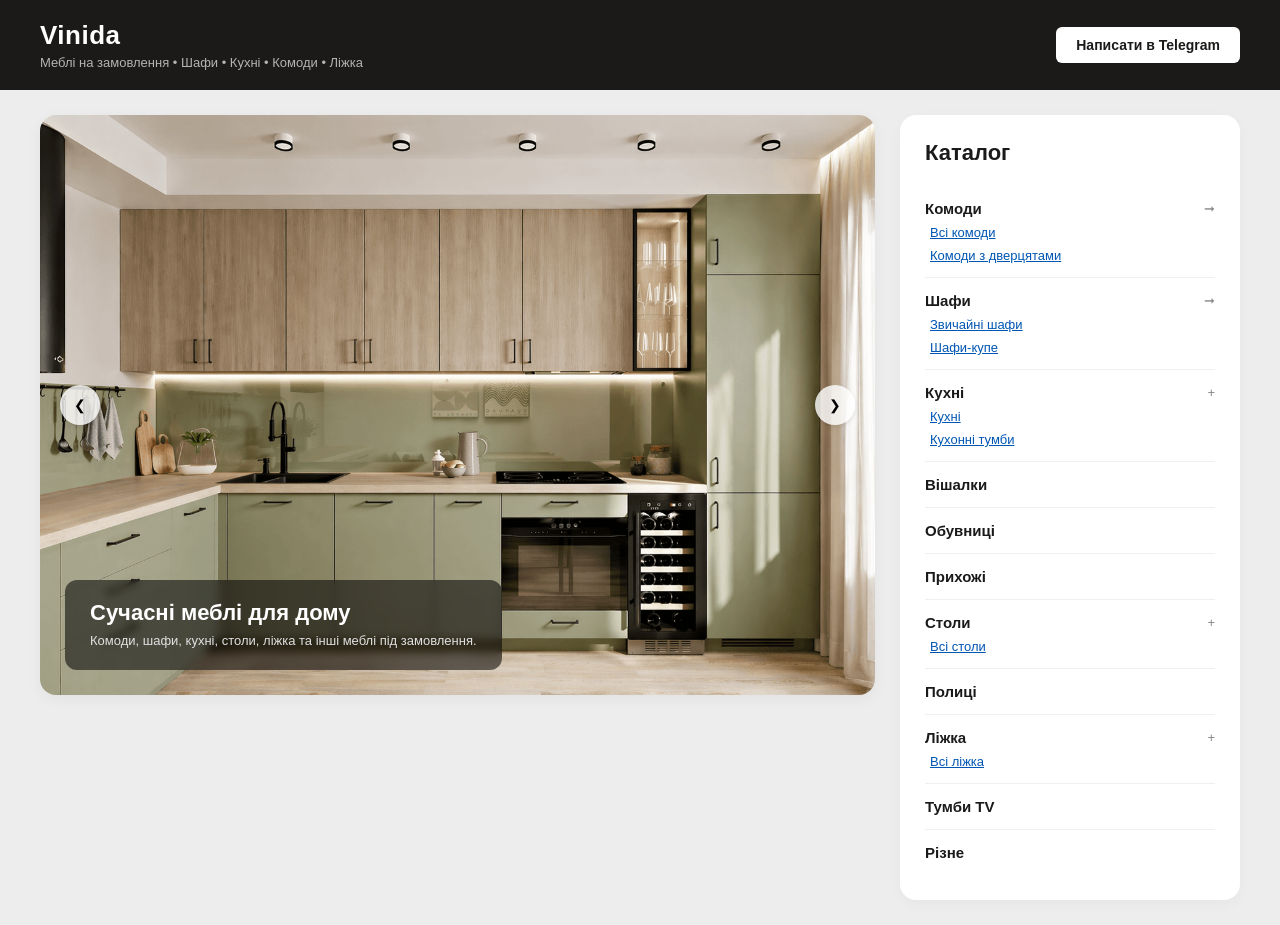
==== index.html @ ba62dec9 "Update hero carousel with new slides and captions" ====
<!DOCTYPE html>
<html lang="uk">
<head>
    <meta charset="UTF-8">
    <meta name="viewport" content="width=device-width, initial-scale=1.0">
    <title>MEBLI Catalog — Головна</title>
    <link rel="stylesheet" href="style.css">
</head>
<body>

    <header class="main-header">
        <div class="header-left">
            <div class="main-logo">Vinida</div>
            <p class="header-subtitle">Меблі на замовлення • Шафи • Кухні • Комоди • Ліжка</p>
        </div>
        <a href="https://t.me/your_telegram" target="_blank" class="tg-btn">Написати в Telegram</a>
    </header>

    <main class="home-container">
        
        <section class="hero-carousel">
            <div class="carousel-track">
                
                <div class="slide active" style="background-image: url('karysel/Kyxha-karysel.png');">
                    <div class="carousel-caption">
                        <h3>Сучасні меблі для дому</h3>
                        <p>Комоди, шафи, кухні, столи, ліжка та інші меблі під замовлення.</p>
                    </div>
                </div>
                
                <div class="slide" style="background-image: url('karysel/Lishko-karysel.png');">
                    <div class="carousel-caption">
                        <h3>Різні кольори та конфігурації</h3>
                        <p>Можливе виготовлення у різних розмірах, кольорах та комплектаціях.</p>
                    </div>
                </div>
                
                <div class="slide" style="background-image: url('karysel/Shafa-karysel.png');">
                    <div class="carousel-caption">
                        <h3>Каталог готових варіантів</h3>
                        <p>Переглядай фото, обирай модель і пиши для уточнення деталей.</p>
                    </div>
                </div>

            </div>
            
            <button class="carousel-btn prev">&#10094;</button>
            <button class="carousel-btn next">&#10095;</button>
        </section>

        <aside class="catalog-sidebar">
            <h2 class="sidebar-title">Каталог</h2>
            
            <div class="vinida-menu">
                <div class="menu-item">
                    <div class="menu-row">
                        <span class="menu-parent">Комоди</span>
                        <span class="menu-arrow">&#10142;</span>
                    </div>
                    <div class="menu-sub">
                        <a href="category.html?type=komody-vsi">Всі комоди</a>
                        <a href="category.html?type=komody-dveri">Комоди з дверцятами</a>
                    </div>
                </div>

                <div class="menu-item">
                    <div class="menu-row">
                        <span class="menu-parent">Шафи</span>
                        <span class="menu-arrow">&#10142;</span>
                    </div>
                    <div class="menu-sub">
                        <a href="category.html?type=shafy-standart">Звичайні шафи</a>
                        <a href="category.html?type=shafy-kupe">Шафи-купе</a>
                    </div>
                </div>

                <div class="menu-item">
                    <div class="menu-row">
                        <span class="menu-parent">Кухні</span>
                        <span class="menu-plus">+</span>
                    </div>
                    <div class="menu-sub">
                        <a href="category.html?type=kuhni-vsi">Кухні</a>
                        <a href="category.html?type=kuhni-tumby">Кухонні тумби</a>
                    </div>
                </div>

                <div class="menu-item"><a href="category.html?type=vishalky" class="menu-single">Вішалки</a></div>
                <div class="menu-item"><a href="category.html?type=obuvnyci" class="menu-single">Обувниці</a></div>
                <div class="menu-item"><a href="category.html?type=pryhozhi" class="menu-single">Прихожі</a></div>
                <div class="menu-item">
                    <div class="menu-row">
                        <span class="menu-parent">Столи</span>
                        <span class="menu-plus">+</span>
                    </div>
                    <div class="menu-sub">
                        <a href="category.html?type=stoly">Всі столи</a>
                    </div>
                </div>
                <div class="menu-item"><a href="category.html?type=polyci" class="menu-single">Полиці</a></div>
                <div class="menu-item">
                    <div class="menu-row">
                        <span class="menu-parent">Ліжка</span>
                        <span class="menu-plus">+</span>
                    </div>
                    <div class="menu-sub">
                        <a href="category.html?type=lizhka">Всі ліжка</a>
                    </div>
                </div>
                <div class="menu-item"><a href="category.html?type=tumby-tv" class="menu-single">Тумби TV</a></div>
                <div class="menu-item"><a href="category.html?type=rizne" class="menu-single">Різне</a></div>
            </div>
        </aside>

    </main>

    <script src="script.js"></script>
</body>
</html>
---- style.css ----
/* ==========================================================================
   ОБНУЛЕННЯ ТА БАЗОВІ НАЛАШТУВАННЯ
   ========================================================================== */
* {
    margin: 0;
    padding: 0;
    box-sizing: border-box;
}

body {
    font-family: -apple-system, BlinkMacSystemFont, "Segoe UI", Roboto, Helvetica, Arial, sans-serif;
    background-color: #ededed; /* Сіруватий фон за межами карток */
    color: #1a1a1a;
}

/* ==========================================================================
   ЧОРНИЙ ХЕДЕР (ЯК НА СКРІНШОТІ)
   ========================================================================== */
.main-header {
    background-color: #1c1a19;
    color: #ffffff;
    padding: 20px 40px;
    display: flex;
    justify-content: space-between;
    align-items: center;
}

.main-logo {
    font-size: 26px;
    font-weight: 700;
    letter-spacing: 0.5px;
}

.header-subtitle {
    font-size: 13px;
    color: #b3b3b3;
    margin-top: 4px;
}

.tg-btn {
    background-color: #ffffff;
    color: #1c1a19;
    text-decoration: none;
    padding: 10px 20px;
    font-weight: 600;
    font-size: 14px;
    border-radius: 6px;
    transition: background 0.2s;
}

.tg-btn:hover {
    background-color: #e5e5e5;
}

/* ==========================================================================
   ГОЛОВНИЙ ДВОКОЛОНКОВИЙ КОНТЕНТ (index.html)
   ========================================================================== */
.home-container {
    display: grid;
    grid-template-columns: 1fr 340px; /* Великий банер та фіксована картка меню */
    gap: 25px;
    padding: 25px 40px;
    max-width: 1440px;
    margin: 0 auto;
    align-items: start;
}

/* ЛІВА ЧАСТИНА: БАНЕР */
.hero-carousel {
    position: relative;
    height: 580px;
    border-radius: 16px;
    overflow: hidden;
    box-shadow: 0 4px 15px rgba(0,0,0,0.05);
}

.carousel-track {
    width: 100%;
    height: 100%;
    position: relative;
}

.slide {
    position: absolute;
    top: 0; left: 0; width: 100%; height: 100%;
    background-size: cover;
    background-position: center;
    opacity: 0;
    transition: opacity 0.6s ease-in-out;
}
.slide.active { opacity: 1; }

/* Кнопки банера */
.carousel-btn {
    position: absolute;
    top: 50%; transform: translateY(-50%);
    background: rgba(255, 255, 255, 0.8);
    color: #000; border: none;
    width: 40px; height: 40px;
    border-radius: 50%; cursor: pointer;
    font-size: 14px; display: flex; align-items: center; justify-content: center;
    box-shadow: 0 2px 5px rgba(0,0,0,0.1);
    z-index: 10;
}
.carousel-btn.prev { left: 20px; }
.carousel-btn.next { right: 20px; }

/* Напівпрозора темна плашка з текстом внизу банера */
.carousel-caption {
    position: absolute;
    bottom: 25px; left: 25px;
    background: rgba(0, 0, 0, 0.55);
    backdrop-filter: blur(4px);
    padding: 20px 25px;
    border-radius: 12px;
    color: #fff;
    max-width: 450px;
    z-index: 5;
}

.carousel-caption h3 {
    font-size: 22px; margin-bottom: 6px; font-weight: 600;
}
.carousel-caption p {
    font-size: 13px; color: #e0e0e0; line-height: 1.4;
}

/* ПРАВА ЧАСТИНА: БІЛА КАРТКА МЕНЮ */
.catalog-sidebar {
    background: #ffffff;
    border-radius: 16px;
    padding: 25px;
    box-shadow: 0 4px 15px rgba(0,0,0,0.03);
}

.sidebar-title {
    font-size: 22px;
    font-weight: 700;
    margin-bottom: 20px;
}

.vinida-menu {
    display: flex;
    flex-direction: column;
}

.menu-item {
    border-bottom: 1px solid #f0f0f0;
    padding: 14px 0;
}
.menu-item:last-child { border: none; }

.menu-row {
    display: flex;
    justify-content: space-between;
    align-items: center;
    cursor: pointer;
}

.menu-parent {
    font-size: 15px;
    font-weight: 600;
}

.menu-arrow, .menu-plus {
    font-size: 13px; color: #888;
}

.menu-sub {
    display: flex;
    flex-direction: column;
    gap: 8px;
    margin-top: 8px;
    padding-left: 5px;
}

.menu-sub a {
    font-size: 13px;
    color: #0056b3; /* Сині посилання підкатегорій */
    text-decoration: underline;
}

.menu-single {
    font-size: 15px;
    font-weight: 600;
    color: #1a1a1a;
    text-decoration: none;
    display: block;
}

/* ==========================================================================
   ВНУТРІШНЯ СТОРІНКА ТОВАРІВ (category.html) — ПРАВИЛЬНИЙ ДВОКОЛОНКОВИЙ ВИГЛЯД
   ========================================================================== */
.category-header {
    background: #fff;
    padding: 20px 40px;
    border-bottom: 1px solid #e0e0e0;
    display: flex;
    align-items: center;
    gap: 20px;
}

.back-btn {
    background: #f0f0f0; color: #333; border: 1px solid #ccc;
    padding: 8px 16px; cursor: pointer; border-radius: 6px; font-weight: 500;
}

.products-list {
    max-width: 1200px;
    margin: 30px auto;
    padding: 0 20px;
    display: flex;
    flex-direction: column;
    gap: 40px;
}

/* Картка товару: Фото зліва, Опис справа в один рядок */
.product-item {
    display: grid;
    grid-template-columns: 450px 1fr; /* Жорстко фіксуємо фото зліва, текст справа */
    gap: 40px;
    background: #ffffff;
    padding: 30px;
    border-radius: 12px;
    box-shadow: 0 4px 12px rgba(0,0,0,0.03);
    align-items: start; /* Текст починається від верху карти, а не падає вниз */
}

.product-img-wrapper {
    width: 100%;
    background-color: #f7f7f7;
    border-radius: 8px;
    overflow: hidden;
    display: flex;
    align-items: center;
    justify-content: center;
}

.product-img-wrapper img {
    width: 100%;
    height: auto;
    max-height: 400px;
    object-fit: contain;
    cursor: zoom-in;
}

/* Блок з інформацією (Текст справа) */
.product-info {
    display: flex;
    flex-direction: column;
    gap: 12px;
}

.product-info h3 {
    font-size: 22px;
    font-weight: 700;
    margin-bottom: 5px;
}

.model-number { color: #000; font-weight: 800; }

.product-info p {
    font-size: 15px;
    color: #2b2b2b;
    line-height: 1.5;
}

/* Виділяємо жирним назви параметрів */
.product-info p strong {
    font-weight: 700;
    color: #000;
    display: inline-block;
    width: 80px; /* Однаковий відступ для параметрів */
}

.product-info .description {
    margin-top: 10px;
    padding-top: 15px;
    border-top: 1px solid #f0f0f0;
    color: #555;
}

/* ==========================================================================
   МОДАЛКА ПЕРЕГЛЯДУ ФОТО (ЛАЙТБОКС)
   ========================================================================== */
.lightbox { position: fixed; z-index: 3000; top: 0; left: 0; width: 100%; height: 100%; background: rgba(0,0,0,0.9); display: none; justify-content: center; align-items: center; }
.lightbox-content { max-width: 90%; max-height: 85%; }
.lightbox img { max-width: 100%; max-height: 100%; object-fit: contain; cursor: zoom-out; }
.close-lightbox { position: absolute; top: 20px; right: 25px; color: #fff; font-size: 45px; cursor: pointer; }
.lightbox-arrow { position: absolute; top: 50%; transform: translateY(-50%); background: none; border: none; color: #fff; font-size: 45px; cursor: pointer; padding: 20px; }
.arrow-left { left: 10px; } .arrow-right { right: 10px; }

/* ==========================================================================
   АДАПТИВНІСТЬ ДЛЯ МОБІЛОК
   ========================================================================== */
@media (max-width: 991px) {
    .home-container { grid-template-columns: 1fr; padding: 15px; gap: 20px; }
    .hero-carousel { height: 350px; }
    .main-header { flex-direction: column; gap: 15px; text-align: center; padding: 20px; }
    .product-item { grid-template-columns: 1fr; gap: 20px; padding: 20px; }
    .lightbox-arrow { display: none; }
}
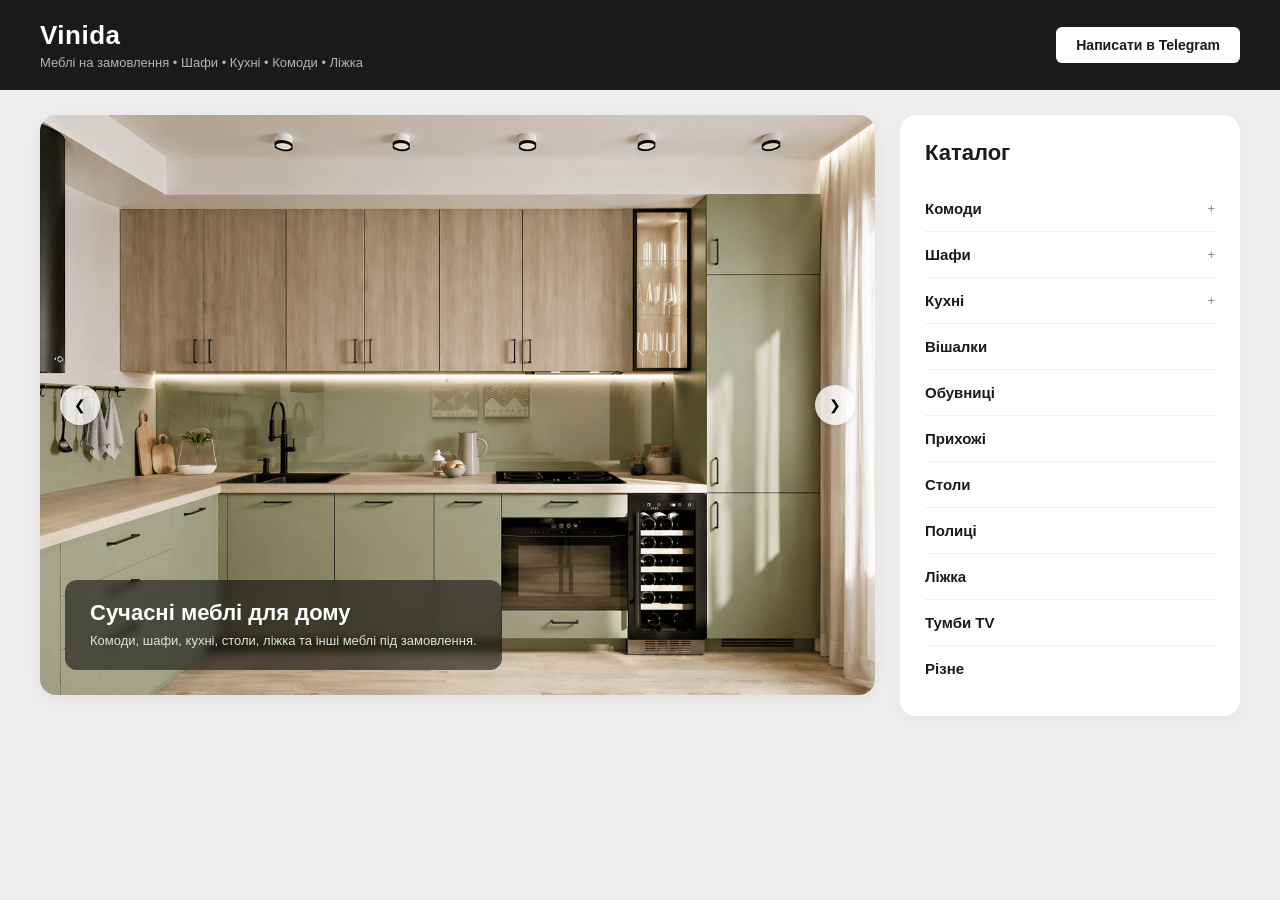
==== commit 994ebf87: "Refactor menu items for better structure" ====
--- a/index.html
+++ b/index.html
@@ -55,7 +55,7 @@
                 <div class="menu-item">
                     <div class="menu-row">
                         <span class="menu-parent">Комоди</span>
-                        <span class="menu-arrow">&#10142;</span>
+                        <span class="menu-plus">+</span>
                     </div>
                     <div class="menu-sub">
                         <a href="category.html?type=komody-vsi">Всі комоди</a>
@@ -66,7 +66,7 @@
                 <div class="menu-item">
                     <div class="menu-row">
                         <span class="menu-parent">Шафи</span>
-                        <span class="menu-arrow">&#10142;</span>
+                        <span class="menu-plus">+</span>
                     </div>
                     <div class="menu-sub">
                         <a href="category.html?type=shafy-standart">Звичайні шафи</a>
@@ -88,25 +88,9 @@
                 <div class="menu-item"><a href="category.html?type=vishalky" class="menu-single">Вішалки</a></div>
                 <div class="menu-item"><a href="category.html?type=obuvnyci" class="menu-single">Обувниці</a></div>
                 <div class="menu-item"><a href="category.html?type=pryhozhi" class="menu-single">Прихожі</a></div>
-                <div class="menu-item">
-                    <div class="menu-row">
-                        <span class="menu-parent">Столи</span>
-                        <span class="menu-plus">+</span>
-                    </div>
-                    <div class="menu-sub">
-                        <a href="category.html?type=stoly">Всі столи</a>
-                    </div>
-                </div>
+                <div class="menu-item"><a href="category.html?type=stoly" class="menu-single">Столи</a></div>
                 <div class="menu-item"><a href="category.html?type=polyci" class="menu-single">Полиці</a></div>
-                <div class="menu-item">
-                    <div class="menu-row">
-                        <span class="menu-parent">Ліжка</span>
-                        <span class="menu-plus">+</span>
-                    </div>
-                    <div class="menu-sub">
-                        <a href="category.html?type=lizhka">Всі ліжка</a>
-                    </div>
-                </div>
+                <div class="menu-item"><a href="category.html?type=lizhka" class="menu-single">Ліжка</a></div>
                 <div class="menu-item"><a href="category.html?type=tumby-tv" class="menu-single">Тумби TV</a></div>
                 <div class="menu-item"><a href="category.html?type=rizne" class="menu-single">Різне</a></div>
             </div>
--- a/style.css
+++ b/style.css
@@ -166,12 +166,36 @@
     font-size: 13px; color: #888;
 }
 
+/* Підрозділи (посилання підкатегорій) */
 .menu-sub {
-    display: flex;
+    display: none; /* СПОЧАТКУ ХОВАЄМО ПІДКАТЕГОРІЇ */
     flex-direction: column;
-    gap: 8px;
-    margin-top: 8px;
-    padding-left: 5px;
+    gap: 10px;
+    margin-top: 10px;
+    padding-left: 15px;
+    border-left: 2px solid #1c1a19; /* Красива тонка темна лінія зліва від підкатегорій */
+}
+
+/* Робимо підкатегорії відкритими, коли додано клас .active */
+.menu-item.active .menu-sub {
+    display: flex;
+}
+
+/* Колір посилань підкатегорій тепер ЧОРНИЙ */
+.menu-sub a {
+    font-size: 14px;
+    color: #1a1a1a; /* Чистий глибокий чорний колір замість синього */
+    text-decoration: none;
+    transition: color 0.2s ease;
+}
+
+.menu-sub a:hover {
+    color: #888; /* При наведенні мишкою стає акуратним сірим */
+}
+
+/* Повертаємо стрілочку або плюсик, якщо категорія розгорнута */
+.menu-item.active .menu-plus {
+    transform: rotate(45px); /* Або міняється на мінус за допомогою JS */
 }
 
 .menu-sub a {
@@ -189,29 +213,57 @@
 }
 
 /* ==========================================================================
-   ВНУТРІШНЯ СТОРІНКА ТОВАРІВ (category.html) — ПРАВИЛЬНИЙ ДВОКОЛОНКОВИЙ ВИГЛЯД
+   ОНОВЛЕНИЙ ХЕДЕР ДЛЯ СТОРІНКИ ТОВАРІВ (category.html)
    ========================================================================== */
 .category-header {
-    background: #fff;
-    padding: 20px 40px;
-    border-bottom: 1px solid #e0e0e0;
-    display: flex;
-    align-items: center;
-    gap: 20px;
-}
-
+    background: #ffffff;
+    padding: 35px 40px 20px 40px; /* Збільшили відступи, щоб дати «повітря» */
+    display: flex;
+    justify-content: space-between; /* Розносить назву ліворуч, а кнопку праворуч */
+    align-items: flex-end; /* Вирівнює кнопку по нижній лінії тексту */
+    max-width: 1200px;
+    margin: 0 auto;
+    width: 100%;
+}
+
+/* Напис категорії (наприклад: "Всі комоди") */
+.category-header h1 {
+    font-size: 32px;
+    font-weight: 700;
+    color: #1a1a1a;
+    margin: 0;
+    letter-spacing: 0.5px;
+}
+
+/* КНОПКА «НА ГОЛОВНУ» (Темна, як верх шапки) */
 .back-btn {
-    background: #f0f0f0; color: #333; border: 1px solid #ccc;
-    padding: 8px 16px; cursor: pointer; border-radius: 6px; font-weight: 500;
-}
-
+    background-color: #1c1a19; /* Той самий колір, що й на головній */
+    color: #ffffff;
+    border: none;
+    padding: 12px 24px;
+    cursor: pointer;
+    border-radius: 6px;
+    font-weight: 600;
+    font-size: 14px;
+    text-decoration: none;
+    transition: background-color 0.2s, transform 0.2s;
+    box-shadow: 0 2px 8px rgba(0, 0, 0, 0.08);
+    margin-bottom: 5px; /* Трохи піднімаємо від самого низу */
+}
+
+.back-btn:hover {
+    background-color: #33302e; /* Легке освітлення при наведенні */
+    transform: translateY(-1px); /* Легкий інтерактивний ефект підстрибування */
+}
+
+/* Корректуємо відступ списку товарів під новий хедер */
 .products-list {
     max-width: 1200px;
-    margin: 30px auto;
+    margin: 15px auto 40px auto;
     padding: 0 20px;
     display: flex;
     flex-direction: column;
-    gap: 40px;
+    gap: 35px;
 }
 
 /* Картка товару: Фото зліва, Опис справа в один рядок */
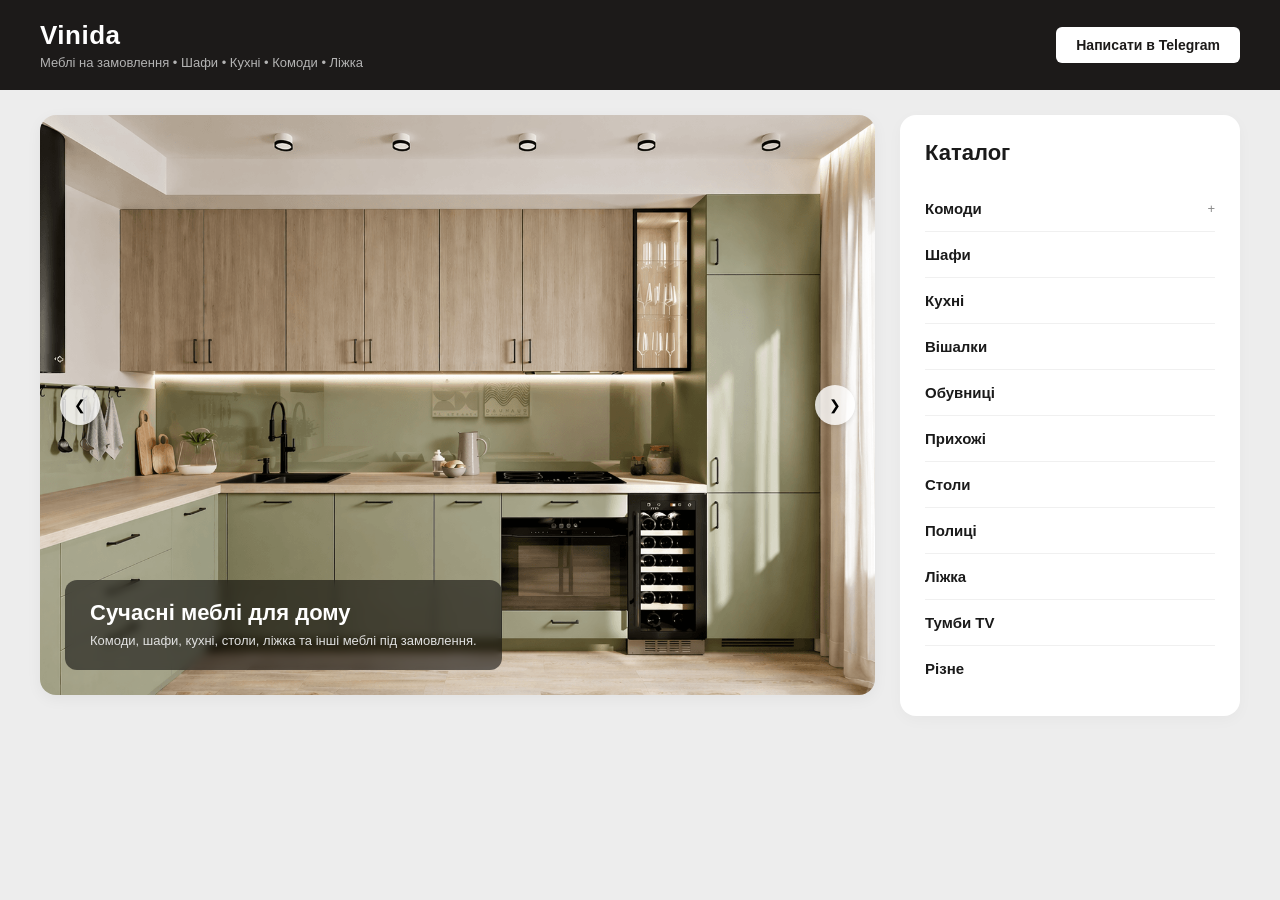
==== commit dca5c63f: "Refactor menu items for 'Шафи' and 'Кухні' Removed multiple menu items for 'Шафи' and 'Кухні' and re" ====
--- a/index.html
+++ b/index.html
@@ -62,29 +62,9 @@
                         <a href="category.html?type=komody-dveri">Комоди з дверцятами</a>
                     </div>
                 </div>
-
-                <div class="menu-item">
-                    <div class="menu-row">
-                        <span class="menu-parent">Шафи</span>
-                        <span class="menu-plus">+</span>
-                    </div>
-                    <div class="menu-sub">
-                        <a href="category.html?type=shafy-standart">Звичайні шафи</a>
-                        <a href="category.html?type=shafy-kupe">Шафи-купе</a>
-                    </div>
-                </div>
-
-                <div class="menu-item">
-                    <div class="menu-row">
-                        <span class="menu-parent">Кухні</span>
-                        <span class="menu-plus">+</span>
-                    </div>
-                    <div class="menu-sub">
-                        <a href="category.html?type=kuhni-vsi">Кухні</a>
-                        <a href="category.html?type=kuhni-tumby">Кухонні тумби</a>
-                    </div>
-                </div>
-
+                
+                <div class="menu-item"><a href="category.html?type=shafy" class="menu-single">Шафи</a></div>
+                <div class="menu-item"><a href="category.html?type=kuhni" class="menu-single">Кухні</a></div>
                 <div class="menu-item"><a href="category.html?type=vishalky" class="menu-single">Вішалки</a></div>
                 <div class="menu-item"><a href="category.html?type=obuvnyci" class="menu-single">Обувниці</a></div>
                 <div class="menu-item"><a href="category.html?type=pryhozhi" class="menu-single">Прихожі</a></div>
--- a/style.css
+++ b/style.css
@@ -14,7 +14,7 @@
 }
 
 /* ==========================================================================
-   ЧОРНИЙ ХЕДЕР (ЯК НА СКРІНШОТІ)
+   ЧОРНИЙ ХЕДЕР ДЛЯ ГОЛОВНОЇ СТОРІНКИ (index.html)
    ========================================================================== */
 .main-header {
     background-color: #1c1a19;
@@ -65,7 +65,7 @@
     align-items: start;
 }
 
-/* ЛІВА ЧАСТИНА: БАНЕР */
+/* ЛІВА СТОРОНА: БАНЕР (КАРУСЕЛЬ) */
 .hero-carousel {
     position: relative;
     height: 580px;
@@ -90,7 +90,7 @@
 }
 .slide.active { opacity: 1; }
 
-/* Кнопки банера */
+/* Кнопки керування банером */
 .carousel-btn {
     position: absolute;
     top: 50%; transform: translateY(-50%);
@@ -105,7 +105,7 @@
 .carousel-btn.prev { left: 20px; }
 .carousel-btn.next { right: 20px; }
 
-/* Напівпрозора темна плашка з текстом внизу банера */
+/* Напівпрозора темна плашка з текстом всередині слайдів */
 .carousel-caption {
     position: absolute;
     bottom: 25px; left: 25px;
@@ -125,7 +125,7 @@
     font-size: 13px; color: #e0e0e0; line-height: 1.4;
 }
 
-/* ПРАВА ЧАСТИНА: БІЛА КАРТКА МЕНЮ */
+/* ПРАВА СТОРОНА: БІЛА КАРТКА МЕНЮ (КАТАЛОГ) */
 .catalog-sidebar {
     background: #ffffff;
     border-radius: 16px;
@@ -166,67 +166,63 @@
     font-size: 13px; color: #888;
 }
 
-/* Підрозділи (посилання підкатегорій) */
+/* Блок підкатегорій (ховаємо за замовчуванням) */
 .menu-sub {
-    display: none; /* СПОЧАТКУ ХОВАЄМО ПІДКАТЕГОРІЇ */
+    display: none;
     flex-direction: column;
     gap: 10px;
     margin-top: 10px;
     padding-left: 15px;
-    border-left: 2px solid #1c1a19; /* Красива тонка темна лінія зліва від підкатегорій */
-}
-
-/* Робимо підкатегорії відкритими, коли додано клас .active */
+    border-left: 2px solid #1c1a19; /* Красива тонка лінія зліва */
+}
+
+/* Відкриваємо підкатегорії при кліку (коли є клас .active) */
 .menu-item.active .menu-sub {
     display: flex;
 }
 
-/* Колір посилань підкатегорій тепер ЧОРНИЙ */
-.menu-sub a {
-    font-size: 14px;
-    color: #1a1a1a; /* Чистий глибокий чорний колір замість синього */
-    text-decoration: none;
-    transition: color 0.2s ease;
-}
-
-.menu-sub a:hover {
-    color: #888; /* При наведенні мишкою стає акуратним сірим */
-}
-
-/* Повертаємо стрілочку або плюсик, якщо категорія розгорнута */
-.menu-item.active .menu-plus {
-    transform: rotate(45px); /* Або міняється на мінус за допомогою JS */
-}
-
-.menu-sub a {
-    font-size: 13px;
-    color: #0056b3; /* Сині посилання підкатегорій */
-    text-decoration: underline;
-}
-
-.menu-single {
-    font-size: 15px;
-    font-weight: 600;
-    color: #1a1a1a;
-    text-decoration: none;
-    display: block;
-}
-
-/* ==========================================================================
-   ОНОВЛЕНИЙ ХЕДЕР ДЛЯ СТОРІНКИ ТОВАРІВ (category.html)
+/* ==========================================================================
+   ПЕРЕТВОРЕННЯ ПОСИЛАНЬ МЕНЮ НА ЗВИЧАЙНИЙ ТЕКСТ (ГАСИМО СИНІЙ КОЛІР)
+   ========================================================================== */
+.menu-sub a, 
+.vinida-menu .menu-sub a, 
+.vinida-menu .menu-sub a:visited,
+.vinida-menu .menu-sub a:link,
+.vinida-menu .menu-sub a:hover {
+    font-size: 15px !important;
+    color: #1a1a1a !important;       /* Справжній колір звичайного тексту */
+    text-decoration: none !important;  /* Прибираємо підкреслення повністю */
+    font-weight: 500 !important;       /* Робимо текст акуратним */
+    cursor: pointer !important;
+    display: block !important;
+    padding: 4px 0 !important;
+}
+
+/* Захист від синяви для поодиноких категорій (без підкатегорій) */
+.menu-single, .menu-single:visited, .menu-single:link, .menu-single:hover {
+    font-size: 15px !important;
+    font-weight: 600 !important;
+    color: #1a1a1a !important;
+    text-decoration: none !important;
+    display: block !important;
+    width: 100% !important;
+}
+
+/* ==========================================================================
+   ЕЛЕМЕНТИ СТОРІНКИ ТОВАРІВ (Г А Л Е Р Е Я   Ф О Т О)
    ========================================================================== */
 .category-header {
     background: #ffffff;
-    padding: 35px 40px 20px 40px; /* Збільшили відступи, щоб дати «повітря» */
-    display: flex;
-    justify-content: space-between; /* Розносить назву ліворуч, а кнопку праворуч */
-    align-items: flex-end; /* Вирівнює кнопку по нижній лінії тексту */
+    padding: 35px 40px 20px 40px; 
+    display: flex;
+    justify-content: space-between;
+    align-items: flex-end;
     max-width: 1200px;
     margin: 0 auto;
     width: 100%;
-}
-
-/* Напис категорії (наприклад: "Всі комоди") */
+    border-bottom: 1px solid #eaeaea;
+}
+
 .category-header h1 {
     font-size: 32px;
     font-weight: 700;
@@ -235,9 +231,8 @@
     letter-spacing: 0.5px;
 }
 
-/* КНОПКА «НА ГОЛОВНУ» (Темна, як верх шапки) */
 .back-btn {
-    background-color: #1c1a19; /* Той самий колір, що й на головній */
+    background-color: #1c1a19;
     color: #ffffff;
     border: none;
     padding: 12px 24px;
@@ -248,36 +243,39 @@
     text-decoration: none;
     transition: background-color 0.2s, transform 0.2s;
     box-shadow: 0 2px 8px rgba(0, 0, 0, 0.08);
-    margin-bottom: 5px; /* Трохи піднімаємо від самого низу */
+    margin-bottom: 5px;
 }
 
 .back-btn:hover {
-    background-color: #33302e; /* Легке освітлення при наведенні */
-    transform: translateY(-1px); /* Легкий інтерактивний ефект підстрибування */
-}
-
-/* Корректуємо відступ списку товарів під новий хедер */
+    background-color: #33302e;
+    transform: translateY(-1px);
+}
+
+/* КОНТЕЙНЕР ГАЛЕРЕЇ: Робимо сітку по 3 фото в ряд на десктопі */
 .products-list {
     max-width: 1200px;
-    margin: 15px auto 40px auto;
+    margin: 30px auto 40px auto;
     padding: 0 20px;
-    display: flex;
-    flex-direction: column;
-    gap: 35px;
-}
-
-/* Картка товару: Фото зліва, Опис справа в один рядок */
+    display: grid;
+    grid-template-columns: repeat(3, 1fr); /* 3 колонки */
+    gap: 25px; /* Відступи між фотографіями */
+}
+
+/* КАРТКА ТОВАРУ: Тепер це просто рамка для фото */
 .product-item {
-    display: grid;
-    grid-template-columns: 450px 1fr; /* Жорстко фіксуємо фото зліва, текст справа */
-    gap: 40px;
+    display: block !important; /* Скасовуємо дві колонки "фото/текст" */
     background: #ffffff;
-    padding: 30px;
+    padding: 15px;
     border-radius: 12px;
     box-shadow: 0 4px 12px rgba(0,0,0,0.03);
-    align-items: start; /* Текст починається від верху карти, а не падає вниз */
-}
-
+    transition: transform 0.2s;
+}
+
+.product-item:hover {
+    transform: translateY(-4px); /* Ефект підстрибування при наведенні */
+}
+
+/* ОБГОРТКА ФОТО */
 .product-img-wrapper {
     width: 100%;
     background-color: #f7f7f7;
@@ -291,45 +289,15 @@
 .product-img-wrapper img {
     width: 100%;
     height: auto;
-    max-height: 400px;
+    max-height: 350px;
     object-fit: contain;
     cursor: zoom-in;
-}
-
-/* Блок з інформацією (Текст справа) */
+    display: block;
+}
+
+/* ХОВАЄМО ВЕСЬ ТЕКСТ ТА ОПИСИ НА СТОРІНЦІ ТОВАРІВ */
 .product-info {
-    display: flex;
-    flex-direction: column;
-    gap: 12px;
-}
-
-.product-info h3 {
-    font-size: 22px;
-    font-weight: 700;
-    margin-bottom: 5px;
-}
-
-.model-number { color: #000; font-weight: 800; }
-
-.product-info p {
-    font-size: 15px;
-    color: #2b2b2b;
-    line-height: 1.5;
-}
-
-/* Виділяємо жирним назви параметрів */
-.product-info p strong {
-    font-weight: 700;
-    color: #000;
-    display: inline-block;
-    width: 80px; /* Однаковий відступ для параметрів */
-}
-
-.product-info .description {
-    margin-top: 10px;
-    padding-top: 15px;
-    border-top: 1px solid #f0f0f0;
-    color: #555;
+    display: none !important; /* Повністю видаляє текст, назви, моделі та описи */
 }
 
 /* ==========================================================================
@@ -343,12 +311,61 @@
 .arrow-left { left: 10px; } .arrow-right { right: 10px; }
 
 /* ==========================================================================
-   АДАПТИВНІСТЬ ДЛЯ МОБІЛОК
-   ========================================================================== */
-@media (max-width: 991px) {
-    .home-container { grid-template-columns: 1fr; padding: 15px; gap: 20px; }
-    .hero-carousel { height: 350px; }
-    .main-header { flex-direction: column; gap: 15px; text-align: center; padding: 20px; }
-    .product-item { grid-template-columns: 1fr; gap: 20px; padding: 20px; }
-    .lightbox-arrow { display: none; }
-}
+   ПОВНА АДАПТИВНІСТЬ ДЛЯ СМАРТФОНІВ
+   ========================================================================== */
+@media (max-width: 768px) {
+    
+    .main-header {
+        padding: 15px 20px !important;
+        display: flex !important;
+        flex-direction: row !important;
+        justify-content: space-between !important;
+        align-items: center !important;
+    }
+
+    .main-logo { font-size: 20px !important; }
+    .header-subtitle { display: none !important; }
+    .tg-btn { padding: 8px 12px !important; font-size: 12px !important; font-weight: 600 !important; border-radius: 4px !important; white-space: nowrap !important; }
+
+    .home-container {
+        grid-template-columns: 1fr !important; 
+        padding: 15px !important;
+        gap: 20px !important;
+        display: flex !important;
+        flex-direction: column !important;
+        align-items: center !important;
+    }
+
+    .hero-carousel { display: block !important; width: 100% !important; height: 250px !important; position: relative !important; order: -1; }
+    .carousel-track { width: 100% !important; height: 100% !important; position: relative !important; }
+    .slide { width: 100% !important; height: 100% !important; background-size: cover !important; background-position: center !important; }
+
+    .carousel-caption { bottom: 10px !important; left: 10px !important; right: 10px !important; padding: 10px 15px !important; max-width: none !important; }
+    .carousel-caption h3 { font-size: 15px !important; margin-bottom: 2px !important; }
+    .carousel-caption p { font-size: 11px !important; line-height: 1.3 !important; }
+    
+    .carousel-btn { width: 32px !important; height: 32px !important; font-size: 11px !important; }
+    .carousel-btn.prev { left: 10px !important; }
+    .carousel-btn.next { right: 10px !important; }
+
+    .catalog-sidebar { padding: 20px !important; width: 100% !important; display: block !important; }
+
+    .category-header { padding: 15px 20px !important; display: flex !important; flex-direction: row !important; justify-content: space-between !important; align-items: center !important; gap: 10px !important; }
+    .category-header h1 { font-size: 20px !important; white-space: nowrap !important; overflow: hidden !important; text-overflow: ellipsis !important; }
+    .back-btn { padding: 8px 14px !important; font-size: 12px !important; white-space: nowrap !important; border-radius: 5px !important; margin-bottom: 0 !important; }
+
+    /* ГАЛЕРЕЯ НА ТЕЛЕФОНІ: Перемикаємо на 2 фото в ряд, щоб було компактно */
+    .products-list {
+        grid-template-columns: repeat(2, 1fr) !important; /* По два фото поруч */
+        gap: 12px !important;
+        padding: 0 10px !important;
+    }
+
+    .product-item {
+        padding: 8px !important;
+    }
+
+    .product-img-wrapper img {
+        max-height: 200px !important; /* Зменшена висота для екрана телефону */
+    }
+}
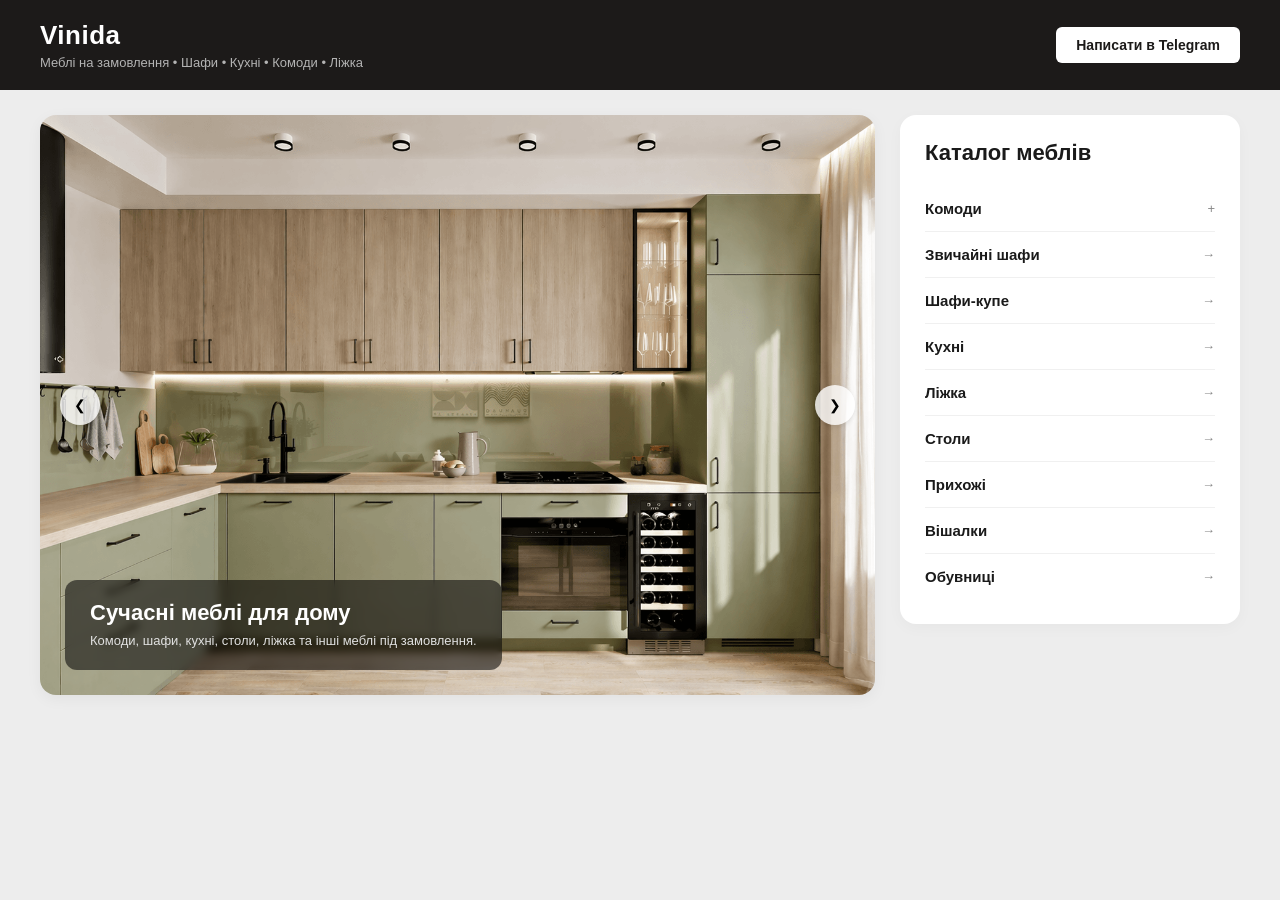
==== commit 392c26e2: "Refactor catalog sidebar structure in index.html" ====
--- a/index.html
+++ b/index.html
@@ -48,33 +48,95 @@
             <button class="carousel-btn next">&#10095;</button>
         </section>
 
-        <aside class="catalog-sidebar">
-            <h2 class="sidebar-title">Каталог</h2>
-            
-            <div class="vinida-menu">
-                <div class="menu-item">
-                    <div class="menu-row">
-                        <span class="menu-parent">Комоди</span>
-                        <span class="menu-plus">+</span>
-                    </div>
-                    <div class="menu-sub">
-                        <a href="category.html?type=komody-vsi">Всі комоди</a>
-                        <a href="category.html?type=komody-dveri">Комоди з дверцятами</a>
-                    </div>
+        <div class="catalog-sidebar">
+    <h2 class="sidebar-title">Каталог меблів</h2>
+    <div class="vinida-menu">
+
+        <div class="menu-item">
+            <div class="menu-row">
+                <span class="menu-parent">Комоди</span>
+                <span class="menu-plus">+</span>
+            </div>
+            <div class="menu-sub">
+                <a href="category.html?type=komody-vsi">Всі комоди</a>
+                <a href="category.html?type=komody-dveri">Комоди з дверцятами</a>
+            </div>
+        </div>
+
+        <div class="menu-item">
+            <a href="category.html?type=shafy-standart" class="menu-single">
+                <div class="menu-row">
+                    <span class="menu-parent">Звичайні шафи</span>
+                    <span class="menu-arrow">→</span>
                 </div>
-                
-                <div class="menu-item"><a href="category.html?type=shafy" class="menu-single">Шафи</a></div>
-                <div class="menu-item"><a href="category.html?type=kuhni" class="menu-single">Кухні</a></div>
-                <div class="menu-item"><a href="category.html?type=vishalky" class="menu-single">Вішалки</a></div>
-                <div class="menu-item"><a href="category.html?type=obuvnyci" class="menu-single">Обувниці</a></div>
-                <div class="menu-item"><a href="category.html?type=pryhozhi" class="menu-single">Прихожі</a></div>
-                <div class="menu-item"><a href="category.html?type=stoly" class="menu-single">Столи</a></div>
-                <div class="menu-item"><a href="category.html?type=polyci" class="menu-single">Полиці</a></div>
-                <div class="menu-item"><a href="category.html?type=lizhka" class="menu-single">Ліжка</a></div>
-                <div class="menu-item"><a href="category.html?type=tumby-tv" class="menu-single">Тумби TV</a></div>
-                <div class="menu-item"><a href="category.html?type=rizne" class="menu-single">Різне</a></div>
-            </div>
-        </aside>
+            </a>
+        </div>
+
+        <div class="menu-item">
+            <a href="category.html?type=shafy-kupe" class="menu-single">
+                <div class="menu-row">
+                    <span class="menu-parent">Шафи-купе</span>
+                    <span class="menu-arrow">→</span>
+                </div>
+            </a>
+        </div>
+
+        <div class="menu-item">
+            <a href="category.html?type=kuhni-vsi" class="menu-single">
+                <div class="menu-row">
+                    <span class="menu-parent">Кухні</span>
+                    <span class="menu-arrow">→</span>
+                </div>
+            </a>
+        </div>
+
+        <div class="menu-item">
+            <a href="category.html?type=lizhka" class="menu-single">
+                <div class="menu-row">
+                    <span class="menu-parent">Ліжка</span>
+                    <span class="menu-arrow">→</span>
+                </div>
+            </a>
+        </div>
+
+        <div class="menu-item">
+            <a href="category.html?type=stoly" class="menu-single">
+                <div class="menu-row">
+                    <span class="menu-parent">Столи</span>
+                    <span class="menu-arrow">→</span>
+                </div>
+            </a>
+        </div>
+
+        <div class="menu-item">
+            <a href="category.html?type=pryhozhi" class="menu-single">
+                <div class="menu-row">
+                    <span class="menu-parent">Прихожі</span>
+                    <span class="menu-arrow">→</span>
+                </div>
+            </a>
+        </div>
+
+        <div class="menu-item">
+            <a href="category.html?type=vishalky" class="menu-single">
+                <div class="menu-row">
+                    <span class="menu-parent">Вішалки</span>
+                    <span class="menu-arrow">→</span>
+                </div>
+            </a>
+        </div>
+
+        <div class="menu-item">
+            <a href="category.html?type=obuvnyci" class="menu-single">
+                <div class="menu-row">
+                    <span class="menu-parent">Обувниці</span>
+                    <span class="menu-arrow">→</span>
+                </div>
+            </a>
+        </div>
+
+    </div>
+</div>
 
     </main>
 
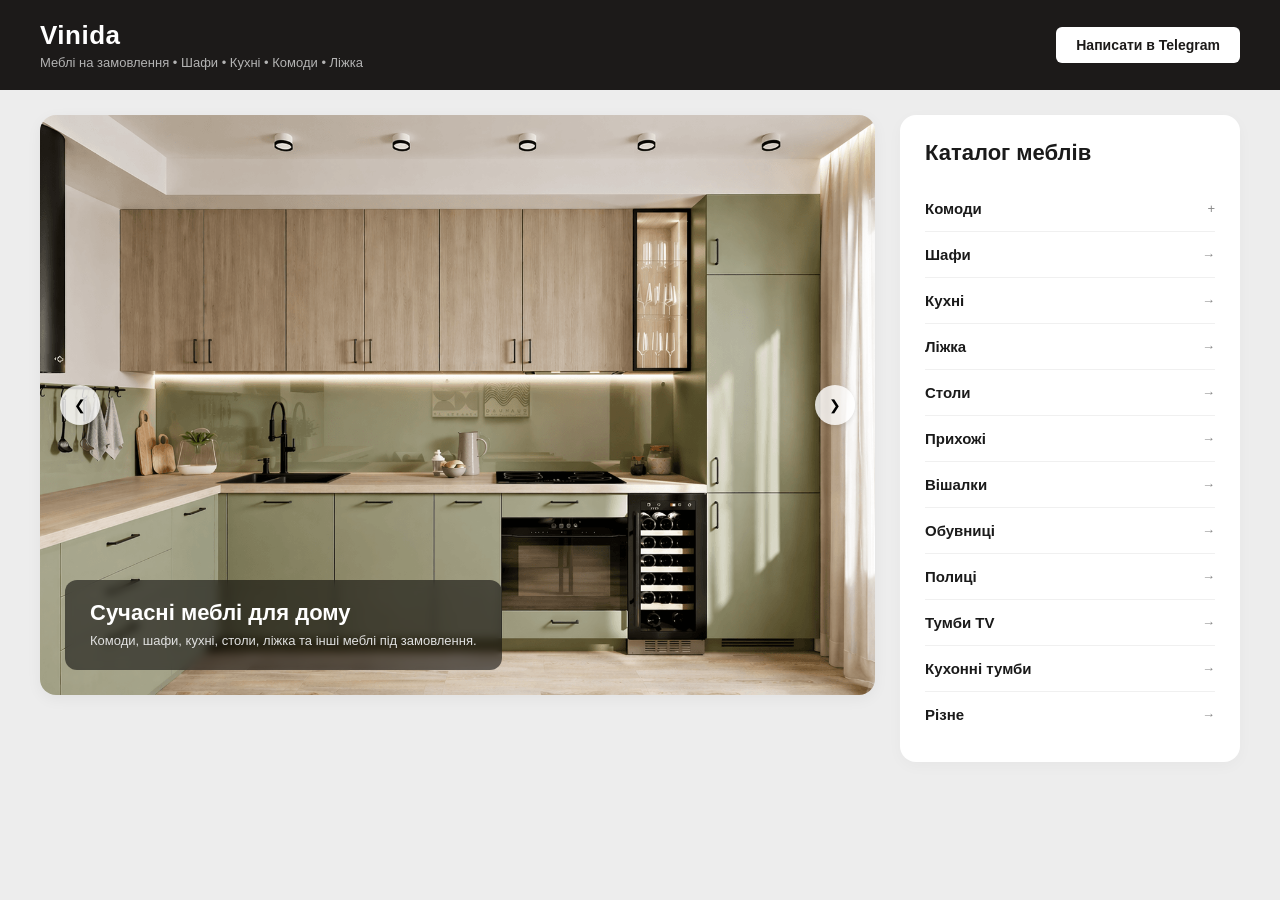
==== commit 385b29b6: "Update menu items in index.html" ====
--- a/index.html
+++ b/index.html
@@ -58,24 +58,15 @@
                 <span class="menu-plus">+</span>
             </div>
             <div class="menu-sub">
-                <a href="category.html?type=komody-vsi">Всі комоди</a>
+                <a href="category.html?type=komody-vsi">Звичайні комоди</a>
                 <a href="category.html?type=komody-dveri">Комоди з дверцятами</a>
             </div>
         </div>
 
         <div class="menu-item">
-            <a href="category.html?type=shafy-standart" class="menu-single">
+            <a href="category.html?type=shafy" class="menu-single">
                 <div class="menu-row">
-                    <span class="menu-parent">Звичайні шафи</span>
-                    <span class="menu-arrow">→</span>
-                </div>
-            </a>
-        </div>
-
-        <div class="menu-item">
-            <a href="category.html?type=shafy-kupe" class="menu-single">
-                <div class="menu-row">
-                    <span class="menu-parent">Шафи-купе</span>
+                    <span class="menu-parent">Шафи</span>
                     <span class="menu-arrow">→</span>
                 </div>
             </a>
@@ -135,6 +126,42 @@
             </a>
         </div>
 
+        <div class="menu-item">
+            <a href="category.html?type=polyci" class="menu-single">
+                <div class="menu-row">
+                    <span class="menu-parent">Полиці</span>
+                    <span class="menu-arrow">→</span>
+                </div>
+            </a>
+        </div>
+
+        <div class="menu-item">
+            <a href="category.html?type=tumby-tv" class="menu-single">
+                <div class="menu-row">
+                    <span class="menu-parent">Тумби TV</span>
+                    <span class="menu-arrow">→</span>
+                </div>
+            </a>
+        </div>
+
+        <div class="menu-item">
+            <a href="category.html?type=kuhni-tumby" class="menu-single">
+                <div class="menu-row">
+                    <span class="menu-parent">Кухонні тумби</span>
+                    <span class="menu-arrow">→</span>
+                </div>
+            </a>
+        </div>
+
+        <div class="menu-item">
+            <a href="category.html?type=rizne" class="menu-single">
+                <div class="menu-row">
+                    <span class="menu-parent">Різне</span>
+                    <span class="menu-arrow">→</span>
+                </div>
+            </a>
+        </div>
+
     </div>
 </div>
 
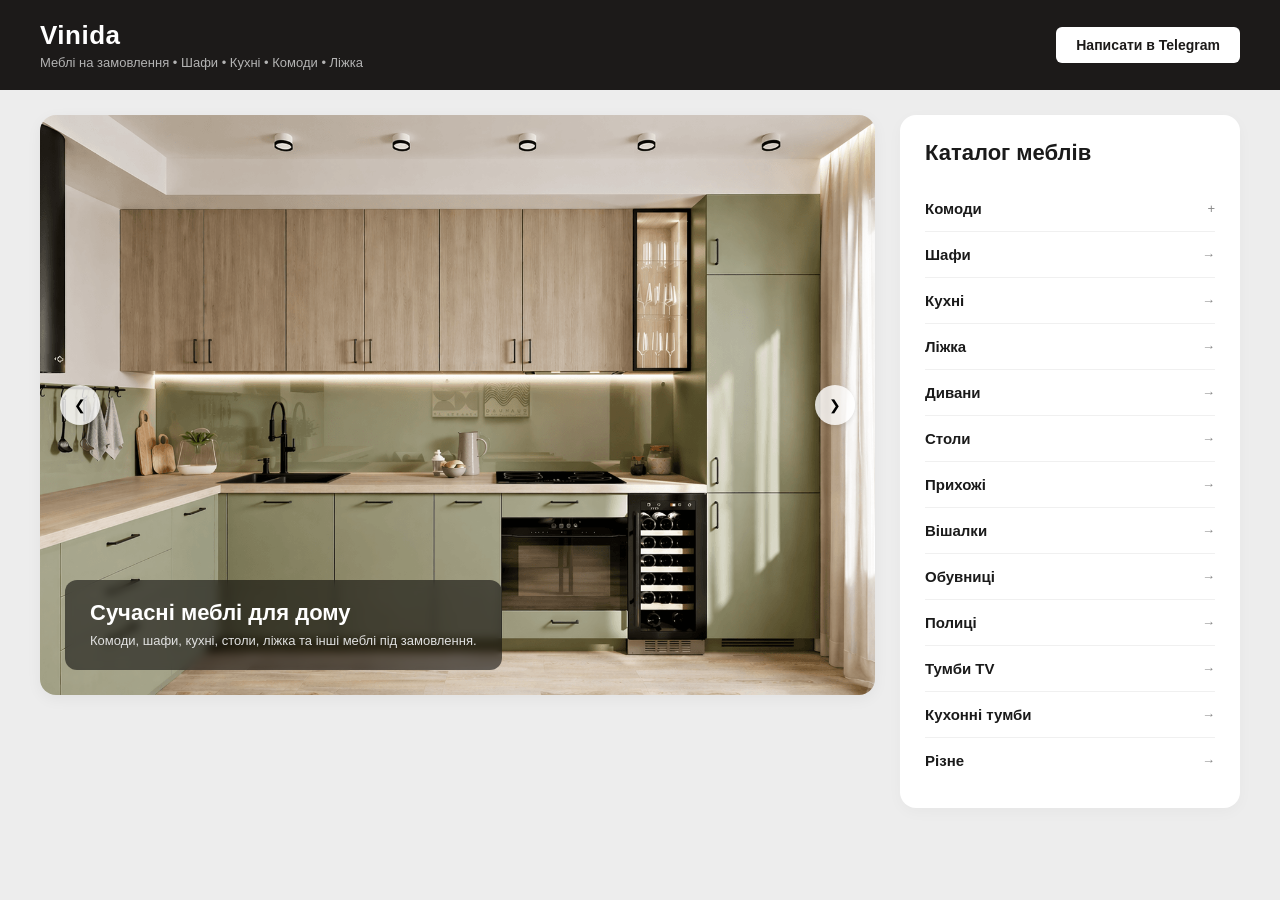
==== commit 12bdb5a1: "Add menu item for Дивани category" ====
--- a/index.html
+++ b/index.html
@@ -13,7 +13,7 @@
             <div class="main-logo">Vinida</div>
             <p class="header-subtitle">Меблі на замовлення • Шафи • Кухні • Комоди • Ліжка</p>
         </div>
-        <a href="https://t.me/your_telegram" target="_blank" class="tg-btn">Написати в Telegram</a>
+        <a href="https://t.me/vitospsn" target="_blank" class="tg-btn">Написати в Telegram</a>
     </header>
 
     <main class="home-container">
@@ -89,7 +89,14 @@
                 </div>
             </a>
         </div>
-
+<div class="menu-item">
+    <a href="category.html?type=dyvany" class="menu-single">
+        <div class="menu-row">
+            <span class="menu-parent">Дивани</span>
+            <span class="menu-arrow">→</span>
+        </div>
+    </a>
+</div>
         <div class="menu-item">
             <a href="category.html?type=stoly" class="menu-single">
                 <div class="menu-row">
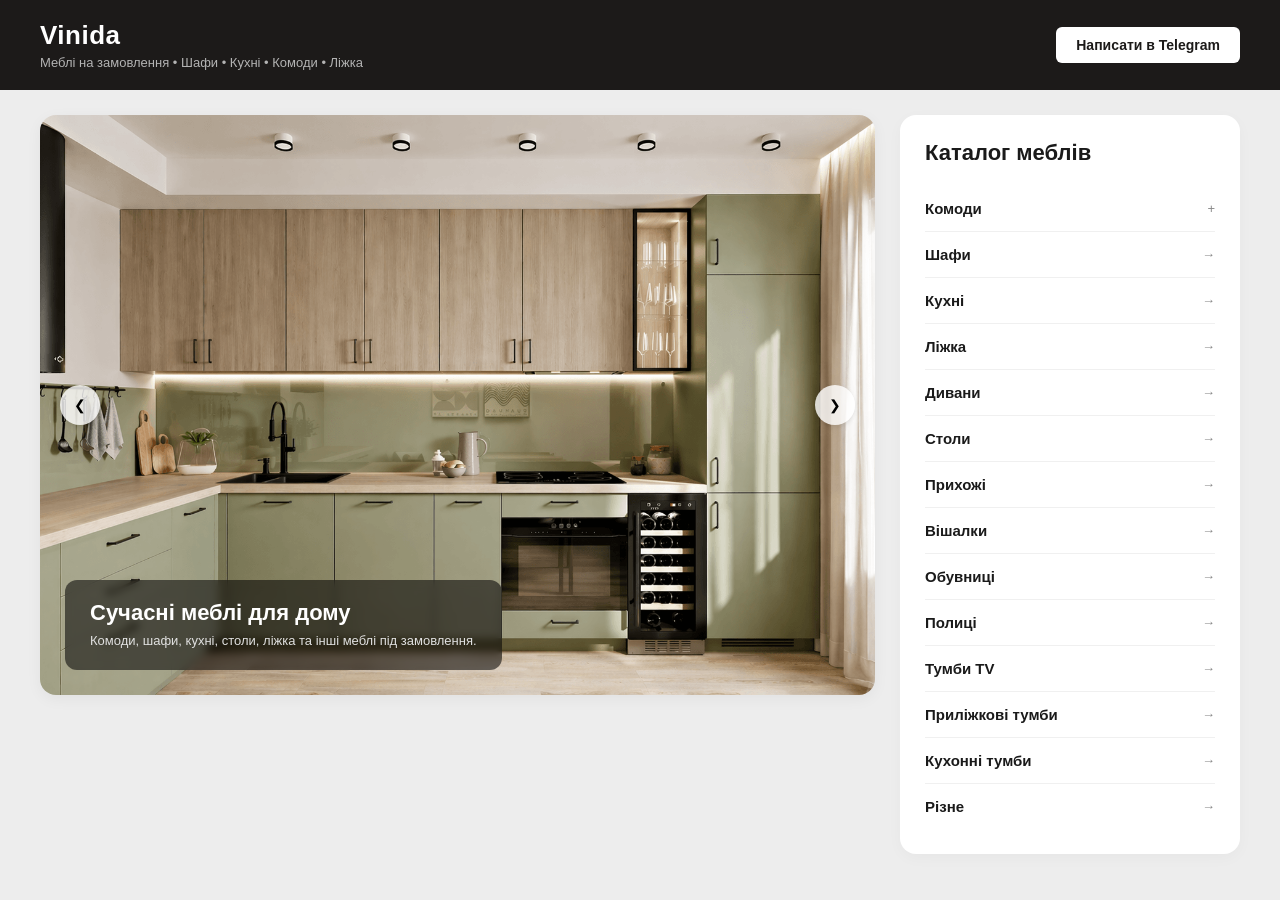
==== commit df0ba56d: "Add menu item for Приліжкові тумби" ====
--- a/index.html
+++ b/index.html
@@ -152,6 +152,15 @@
         </div>
 
         <div class="menu-item">
+            <a href="category.html?type=prylizhkovi-tumby" class="menu-single">
+                <div class="menu-row">
+                    <span class="menu-parent">Приліжкові тумби</span>
+                    <span class="menu-arrow">→</span>
+                </div>
+            </a>
+        </div>
+        
+        <div class="menu-item">
             <a href="category.html?type=kuhni-tumby" class="menu-single">
                 <div class="menu-row">
                     <span class="menu-parent">Кухонні тумби</span>
--- a/style.css
+++ b/style.css
@@ -369,3 +369,82 @@
         max-height: 200px !important; /* Зменшена висота для екрана телефону */
     }
 }
+/* Кнопка "Дізнатися про товар" у повноекранному фото */
+.telegram-product-btn {
+    display: block;
+    margin: 20px auto 0;
+    padding: 13px 22px;
+    background: #229ed9;
+    color: #ffffff;
+    border: none;
+    border-radius: 8px;
+    font-size: 15px;
+    font-weight: 600;
+    cursor: pointer;
+    transition: transform 0.2s, opacity 0.2s;
+}
+
+.telegram-product-btn:hover {
+    transform: translateY(-2px);
+    opacity: 0.9;
+}
+
+.telegram-product-btn:disabled {
+    opacity: 0.6;
+    cursor: wait;
+}
+
+.telegram-status {
+    color: #ffffff;
+    text-align: center;
+    font-size: 13px;
+    margin-top: 10px;
+}
+
+/* На телефоні */
+@media (max-width: 768px) {
+    .telegram-product-btn {
+        width: calc(100% - 30px);
+        margin: 15px auto 0;
+        padding: 12px 15px;
+        font-size: 14px;
+    }
+}
+
+
+/* Перегляд фото на ПК та ноутбуці */
+@media (min-width: 769px) {
+    #lightbox {
+        position: fixed !important;
+        inset: 0 !important;
+        width: 100% !important;
+        height: 100% !important;
+        box-sizing: border-box;
+        overflow-y: auto !important;
+        overflow-x: hidden !important;
+        align-items: flex-start !important;
+        justify-content: center !important;
+        padding: 25px 20px !important;
+        overscroll-behavior: contain;
+    }
+
+    #lightbox .lightbox-content {
+        flex: 0 0 auto !important;
+        width: 100% !important;
+        max-width: 1100px;
+        height: auto !important;
+        max-height: none !important;
+        overflow: visible !important;
+        margin: 0 auto;
+    }
+
+    #lightbox #lightbox-img {
+        display: block;
+        width: auto !important;
+        height: auto !important;
+        max-width: 100% !important;
+        max-height: none !important;
+        object-fit: contain;
+        margin: 0 auto;
+    }
+}
